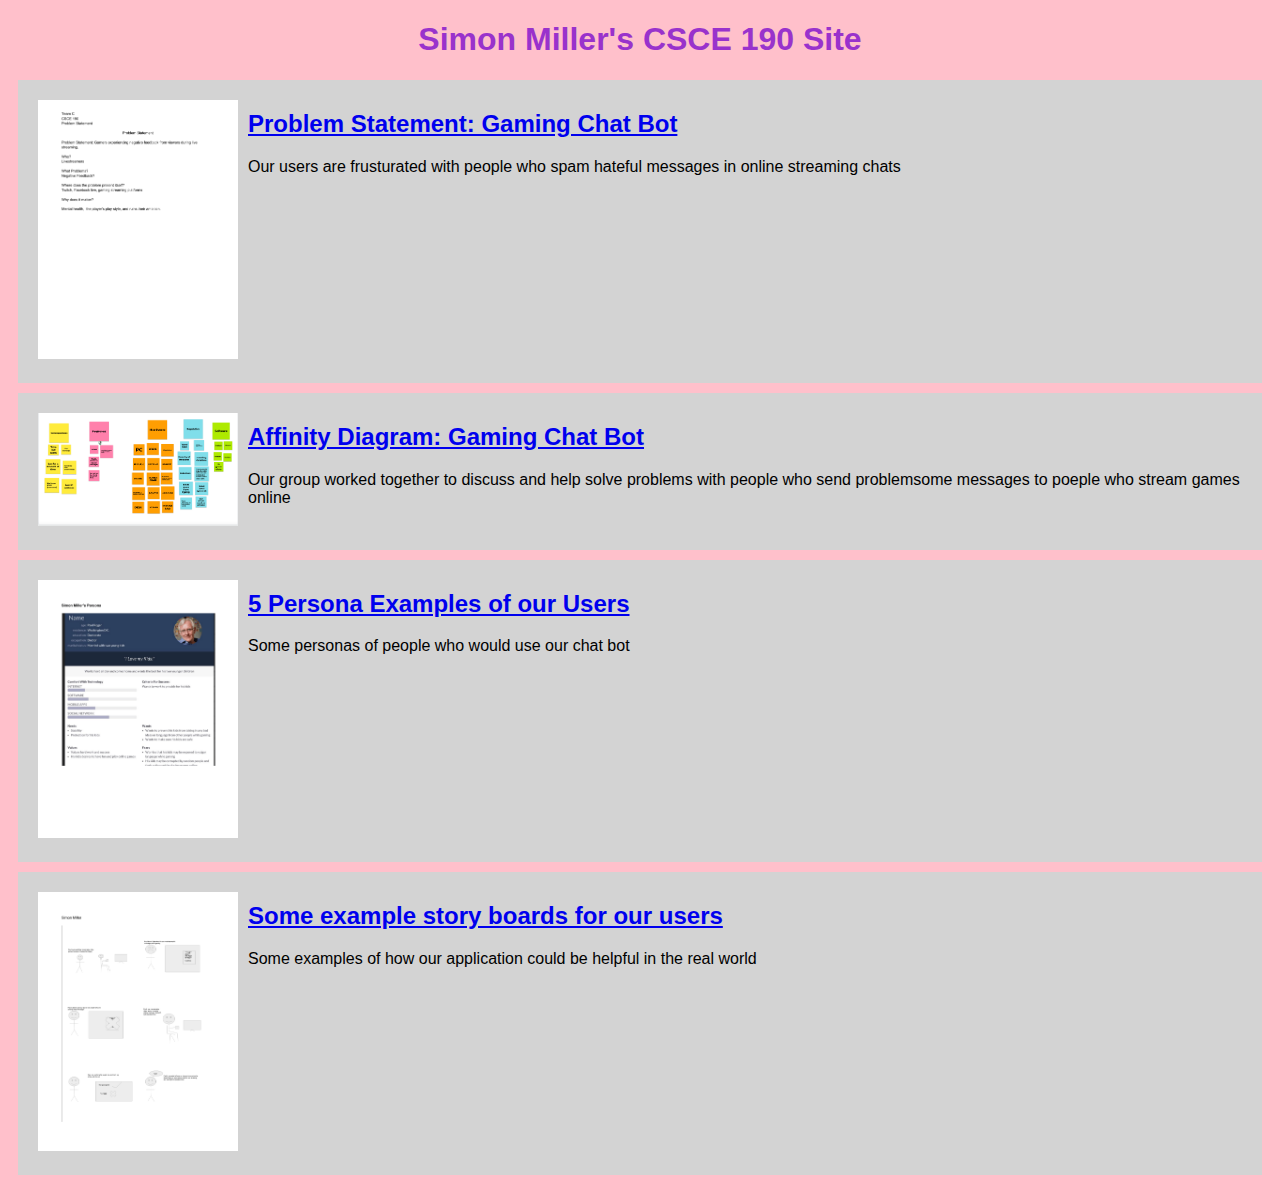
==== index.html @ 99467268 "Add files via upload" ====
<!DOCTYPE html>
<html>
    <head>
        <title>CSCE 190: Simon Miller</title>
        <link rel="stylesheet" href = "styles.css">
    </head>
    <body>
        <h1>Simon Miller's CSCE 190 Site</h1>

        <!-- Problem Statement Assignment-->
        <section class="assignment">
            <a href="Files/Problem-Statement.pdf"><img src="Images/Problem-Statement.png"></a>
            <section class='ass-details'>
                <a href="Files/Problem-Statement.pdf"><h2>Problem Statement: Gaming Chat Bot</h2></a>
                <p>
                    Our users are frusturated with people who spam hateful messages in online streaming chats
                </p>
            </section>
        </section>

        <!-- Affinity Diagram Assignment-->
        <section class="assignment">
            <a href="Files/Affinity-Diagram.pdf"><img src="Images/Affinity-Diagram.png"></a>
            <section class='ass-details'>
                <a href="Files/Affinity-Diagram.pdf"><h2>Affinity Diagram: Gaming Chat Bot</h2></a>
                <p>
                    Our group worked together to discuss and help solve problems with people who send problemsome messages to poeple who stream games online
                </p>
            </section>
        </section>

        <!-- Persona Assignment-->
        <section class="assignment">
            <a href="Files/Personas.pdf"><img src="Images/Persona.png"></a>
            <section class='ass-details'>
                <a href="Files/Personas.pdf"><h2>5 Persona Examples of our Users</h2></a>
                <p>
                    Some personas of people who would use our chat bot
                </p>
            </section>
        </section>

        <!-- Story Board Assignment-->
        <section class="assignment">
            <a href="Files/Storyboards.pdf"><img src="Images/Storybaord.png"></a>
            <section class='ass-details'>
                <a href="Files/Storyboards.pdf"><h2>Some example story boards for our users</h2></a>
                <p>
                    Some examples of how our application could be helpful in the real world
                </p>
            </section>
        </section>        
        
    </body>
</html>
---- styles.css ----
body {
    background:pink;
    font-family:Arial, Helvetica, sans-serif;
}

.assignment {
    display:flex;
    padding:10px;
    margin:10px;
    background:lightgrey;
}

.assignment img {
    width:200px;
    padding:10px;
}

h1 {
    color:darkorchid;
    text-align:center;
}
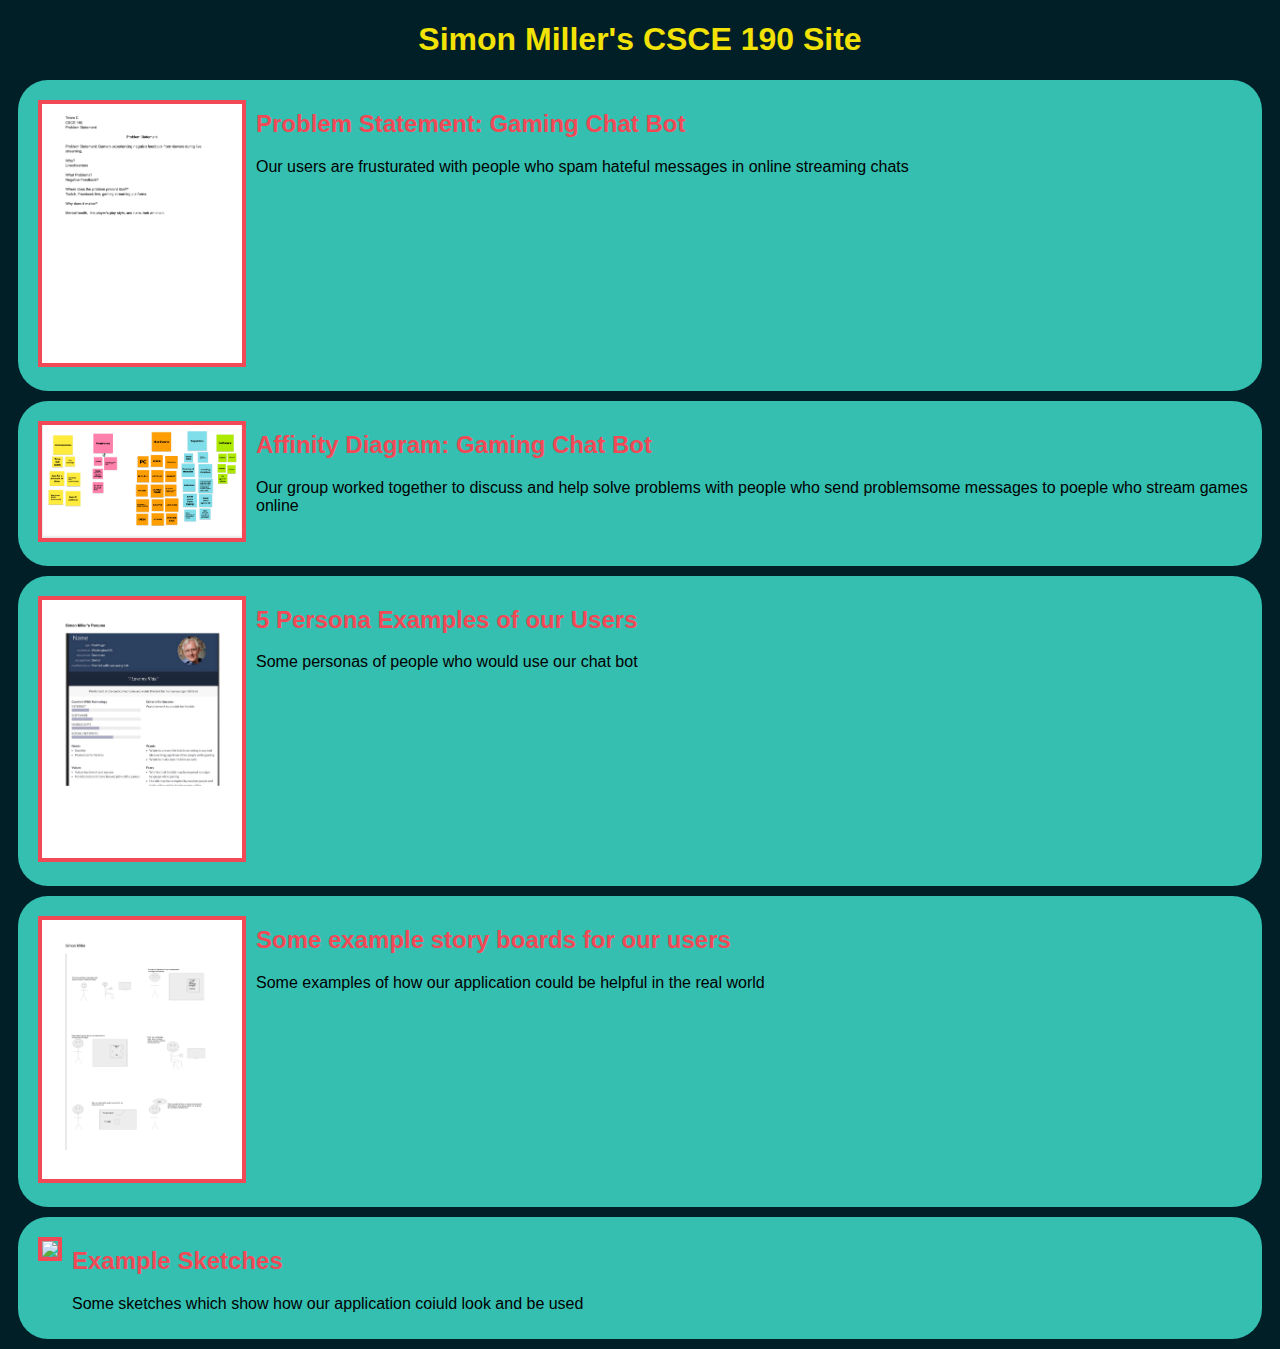
==== commit 046f8cce: "Add files via upload" ====
--- a/index.html
+++ b/index.html
@@ -42,14 +42,25 @@
 
         <!-- Story Board Assignment-->
         <section class="assignment">
-            <a href="Files/Storyboards.pdf"><img src="Images/Storybaord.png"></a>
+            <a href="Files/Storyboards.pdf"><img src="Images/Storyboard.png"></a>
             <section class='ass-details'>
                 <a href="Files/Storyboards.pdf"><h2>Some example story boards for our users</h2></a>
                 <p>
                     Some examples of how our application could be helpful in the real world
                 </p>
             </section>
-        </section>        
+        </section>
+
+        <!-- Sketches-->
+        <section class="assignment">
+            <a href="Files/Sketches.pdf"><img src="Images/Sketch.png"></a>
+            <section class='ass-details'>
+                <a href="Files/Sketches.pdf"><h2>Example Sketches</h2></a>
+                <p>
+                    Some sketches which show how our application coiuld look and be used
+                </p>
+            </section>
+        </section>     
         
     </body>
 </html>--- a/styles.css
+++ b/styles.css
@@ -1,5 +1,5 @@
 body {
-    background:pink;
+    background:#011F26;
     font-family:Arial, Helvetica, sans-serif;
 }
 
@@ -7,15 +7,30 @@
     display:flex;
     padding:10px;
     margin:10px;
-    background:lightgrey;
+    background:#34BFB1;
+    border-radius:30px;
 }
 
 .assignment img {
     width:200px;
-    padding:10px;
+    border:4px solid #F24957;
+    margin:10px;
+}
+
+.assignment img:hover {
+    border:4px dashed #F24957;
 }
 
 h1 {
-    color:darkorchid;
+    color:#F2E205;
     text-align:center;
+}
+
+a {
+    text-decoration:none;
+    color: #F24957;
+}
+
+a:hover {
+    color:#19736A;
 }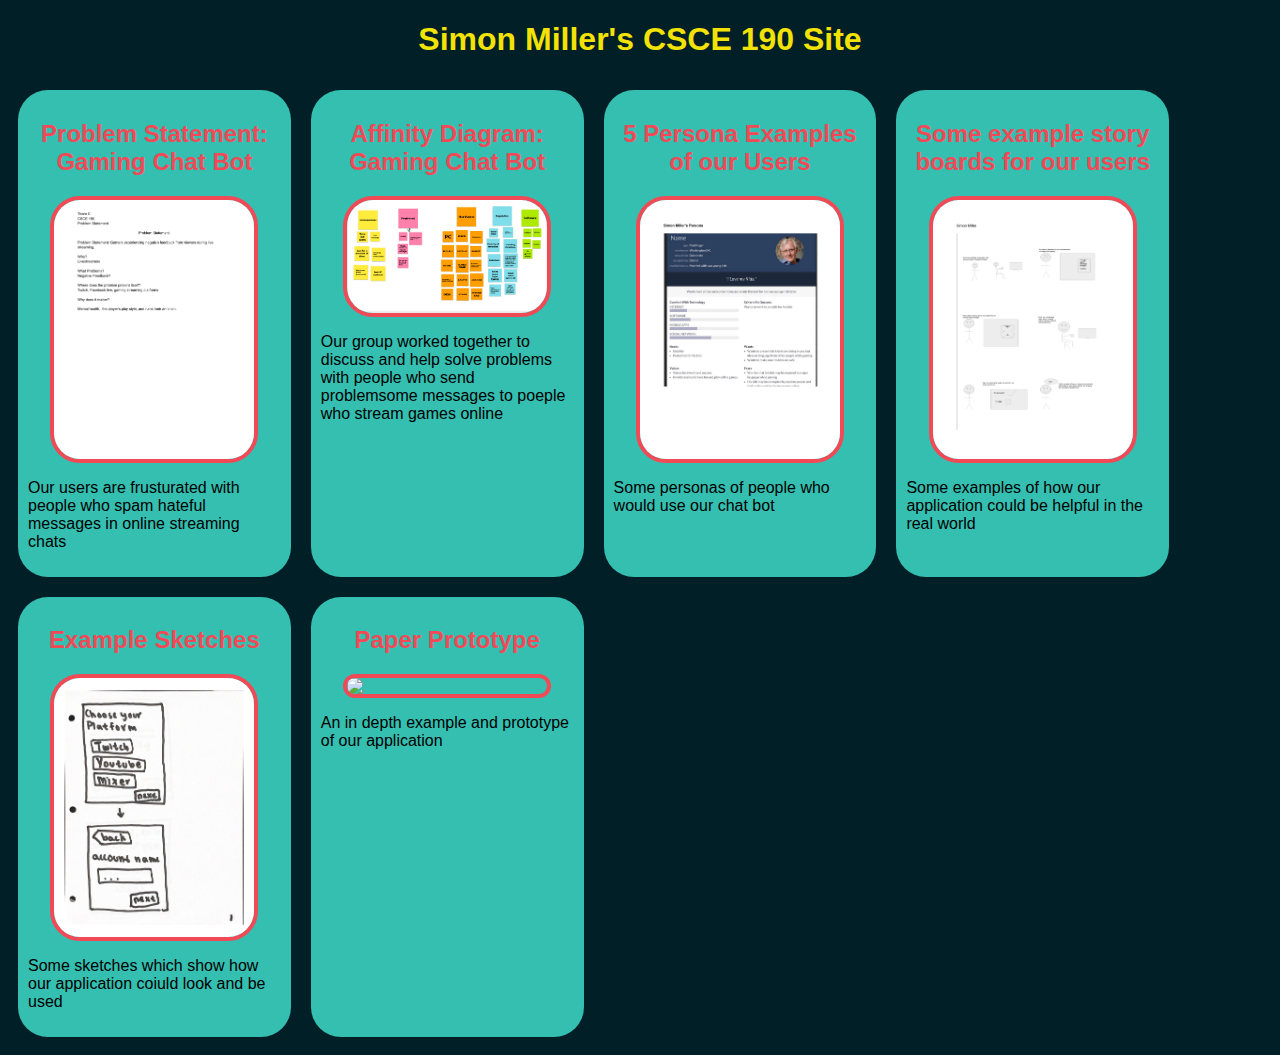
==== commit 4bf15e97: "Add files via upload" ====
--- a/index.html
+++ b/index.html
@@ -7,60 +7,60 @@
     <body>
         <h1>Simon Miller's CSCE 190 Site</h1>
 
-        <!-- Problem Statement Assignment-->
-        <section class="assignment">
-            <a href="Files/Problem-Statement.pdf"><img src="Images/Problem-Statement.png"></a>
-            <section class='ass-details'>
+        <div class = "assignments">
+            <!-- Problem Statement Assignment-->
+            <section class="assignment">
                 <a href="Files/Problem-Statement.pdf"><h2>Problem Statement: Gaming Chat Bot</h2></a>
+                <a href="Files/Problem-Statement.pdf"><img src="Images/Problem-Statement.png"></a>
                 <p>
                     Our users are frusturated with people who spam hateful messages in online streaming chats
                 </p>
             </section>
-        </section>
 
-        <!-- Affinity Diagram Assignment-->
-        <section class="assignment">
-            <a href="Files/Affinity-Diagram.pdf"><img src="Images/Affinity-Diagram.png"></a>
-            <section class='ass-details'>
+            <!-- Affinity Diagram Assignment-->
+            <section class="assignment">
                 <a href="Files/Affinity-Diagram.pdf"><h2>Affinity Diagram: Gaming Chat Bot</h2></a>
+                <a href="Files/Affinity-Diagram.pdf"><img src="Images/Affinity-Diagram.png"></a>
                 <p>
                     Our group worked together to discuss and help solve problems with people who send problemsome messages to poeple who stream games online
                 </p>
             </section>
-        </section>
 
-        <!-- Persona Assignment-->
-        <section class="assignment">
-            <a href="Files/Personas.pdf"><img src="Images/Persona.png"></a>
-            <section class='ass-details'>
+            <!-- Persona Assignment-->
+            <section class="assignment">
                 <a href="Files/Personas.pdf"><h2>5 Persona Examples of our Users</h2></a>
+                <a href="Files/Personas.pdf"><img src="Images/Persona.png"></a>
                 <p>
                     Some personas of people who would use our chat bot
                 </p>
             </section>
-        </section>
 
-        <!-- Story Board Assignment-->
-        <section class="assignment">
-            <a href="Files/Storyboards.pdf"><img src="Images/Storyboard.png"></a>
-            <section class='ass-details'>
+            <!-- Story Board Assignment-->
+            <section class="assignment">
                 <a href="Files/Storyboards.pdf"><h2>Some example story boards for our users</h2></a>
+                <a href="Files/Storyboards.pdf"><img src="Images/Storyboard.png"></a>
                 <p>
                     Some examples of how our application could be helpful in the real world
                 </p>
             </section>
-        </section>
 
-        <!-- Sketches-->
-        <section class="assignment">
-            <a href="Files/Sketches.pdf"><img src="Images/Sketch.png"></a>
-            <section class='ass-details'>
+            <!-- Sketches-->
+            <section class="assignment">
                 <a href="Files/Sketches.pdf"><h2>Example Sketches</h2></a>
+                <a href="Files/Sketches.pdf"><img src="Images/Sketch.png"></a>
                 <p>
                     Some sketches which show how our application coiuld look and be used
                 </p>
             </section>
-        </section>     
-        
+
+            <!-- Paper Prototype -->
+            <section class="assignment">
+                <a href="https://www.youtube.com/watch?v=v_mSs5oxoVg"><h2>Paper Prototype</h2></a>
+                <a href="https://www.youtube.com/watch?v=v_mSs5oxoVg"><img src="Images/Paper-Prototype.png"></a>
+                <p>
+                    An in depth example and prototype of our application
+                </p>
+            </section>   
+        </div>
     </body>
 </html>--- a/styles.css
+++ b/styles.css
@@ -3,8 +3,13 @@
     font-family:Arial, Helvetica, sans-serif;
 }
 
+.assignments {
+    display:flex;
+    flex-wrap:wrap;
+}
+
 .assignment {
-    display:flex;
+    width:20%;
     padding:10px;
     margin:10px;
     background:#34BFB1;
@@ -15,6 +20,9 @@
     width:200px;
     border:4px solid #F24957;
     margin:10px;
+    border-radius:30px;
+    display:block;
+    margin:auto;
 }
 
 .assignment img:hover {
@@ -26,6 +34,10 @@
     text-align:center;
 }
 
+h2 {
+    text-align:center;
+}
+
 a {
     text-decoration:none;
     color: #F24957;
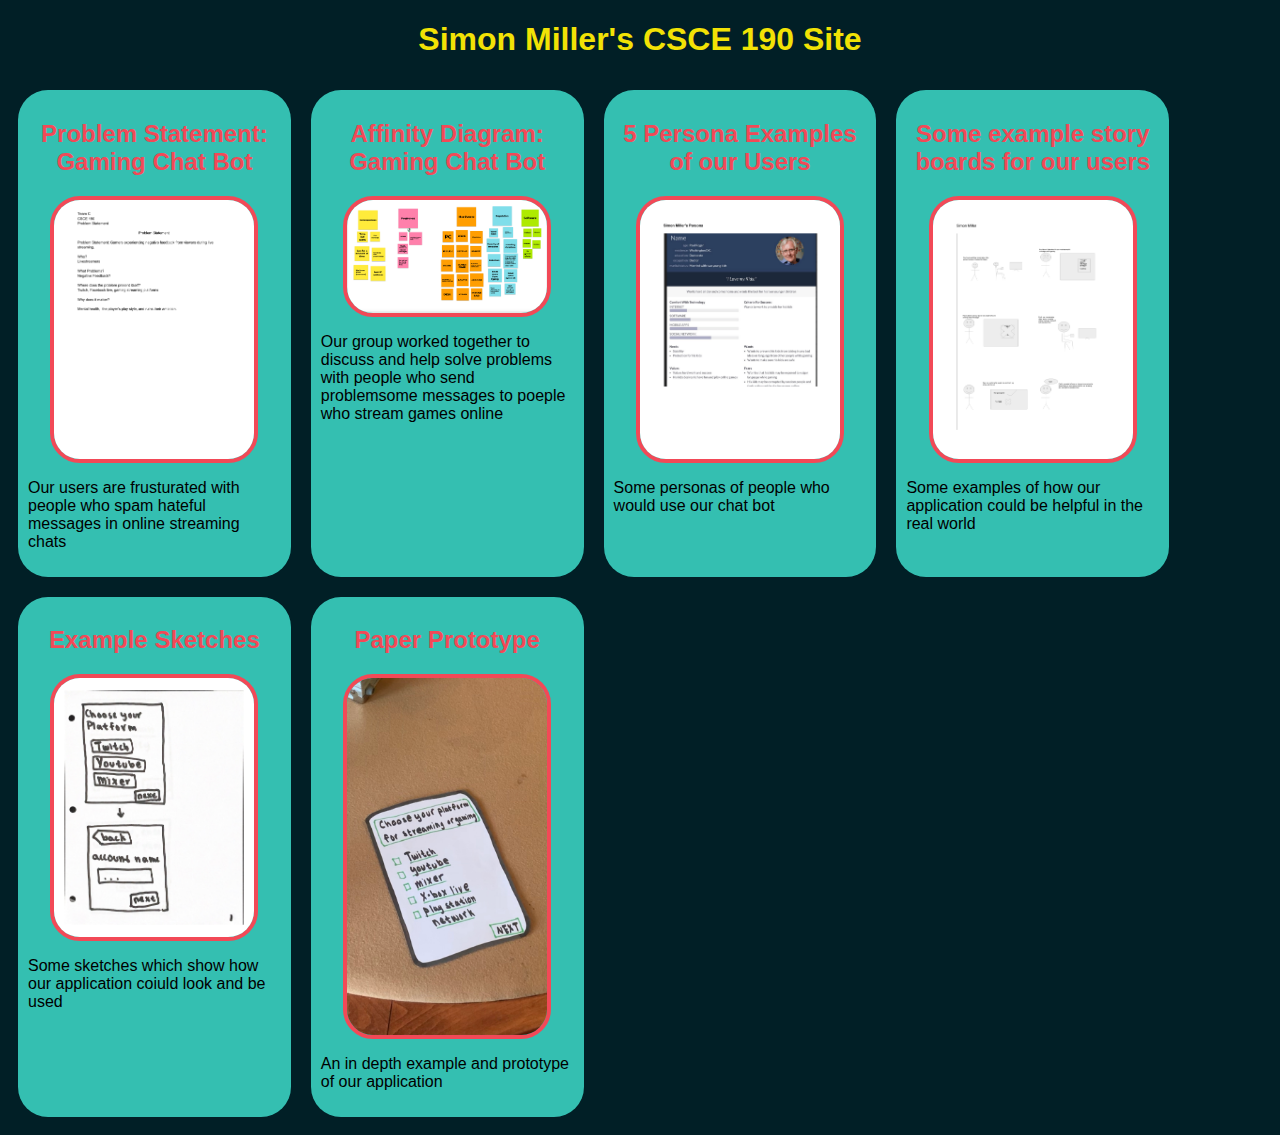
==== commit 21d285f7: "Update index.html" ====
--- a/index.html
+++ b/index.html
@@ -56,11 +56,11 @@
             <!-- Paper Prototype -->
             <section class="assignment">
                 <a href="https://www.youtube.com/watch?v=v_mSs5oxoVg"><h2>Paper Prototype</h2></a>
-                <a href="https://www.youtube.com/watch?v=v_mSs5oxoVg"><img src="Images/Paper-Prototype.png"></a>
+                <a href="https://www.youtube.com/watch?v=v_mSs5oxoVg"><img src="Images/Paper-Prototype.PNG"></a>
                 <p>
                     An in depth example and prototype of our application
                 </p>
             </section>   
         </div>
     </body>
-</html>+</html>
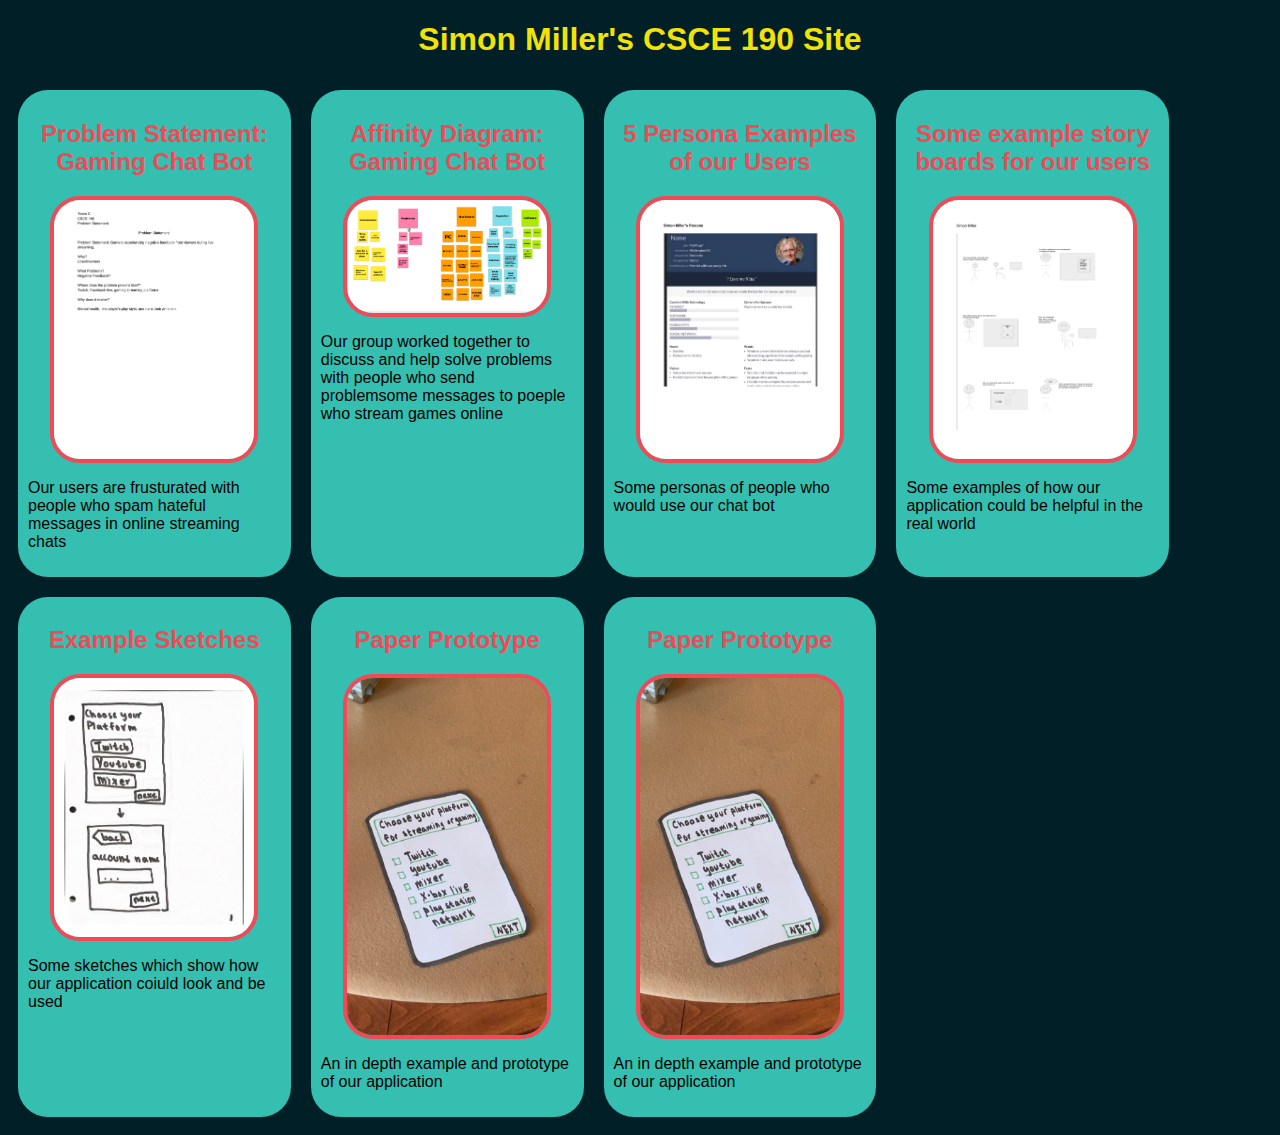
==== commit 68c95344: "Update index.html" ====
--- a/index.html
+++ b/index.html
@@ -60,7 +60,16 @@
                 <p>
                     An in depth example and prototype of our application
                 </p>
-            </section>   
+            </section>
+            
+            <!-- Low-Fi Prototype -->
+            <section class="assignment">
+                <a href="https://www.youtube.com/watch?v=v_mSs5oxoVg"><h2>Paper Prototype</h2></a>
+                <a href="https://www.youtube.com/watch?v=v_mSs5oxoVg"><img src="Images/Paper-Prototype.PNG"></a>
+                <p>
+                    An in depth example and prototype of our application
+                </p>
+            </section> 
         </div>
     </body>
 </html>
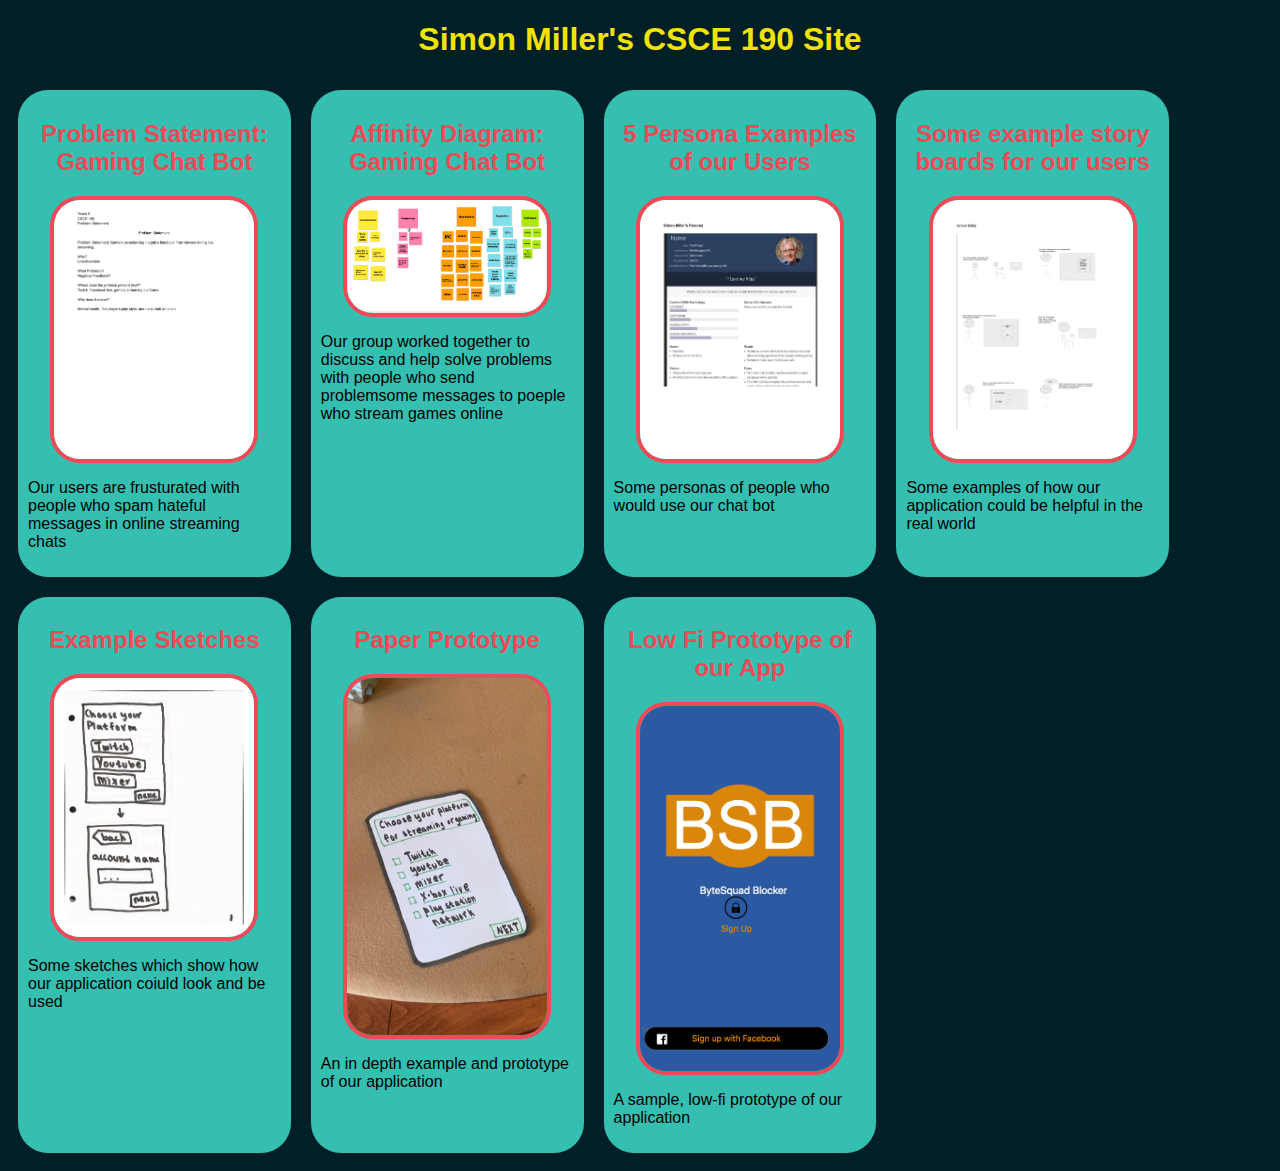
==== commit 1aa3351f: "Update index.html" ====
--- a/index.html
+++ b/index.html
@@ -64,12 +64,12 @@
             
             <!-- Low-Fi Prototype -->
             <section class="assignment">
-                <a href="https://www.youtube.com/watch?v=v_mSs5oxoVg"><h2>Paper Prototype</h2></a>
-                <a href="https://www.youtube.com/watch?v=v_mSs5oxoVg"><img src="Images/Paper-Prototype.PNG"></a>
+                <a href="Files/low-fi-prototype/index.html"><h2>Low Fi Prototype of our App</h2></a>
+                <a href="Files/low-fi-prototype/index.html"><img src="Images/low-fi-prototype.png"></a>
                 <p>
-                    An in depth example and prototype of our application
+                    A sample, low-fi prototype of our application
                 </p>
-            </section> 
+            </section>
         </div>
     </body>
 </html>
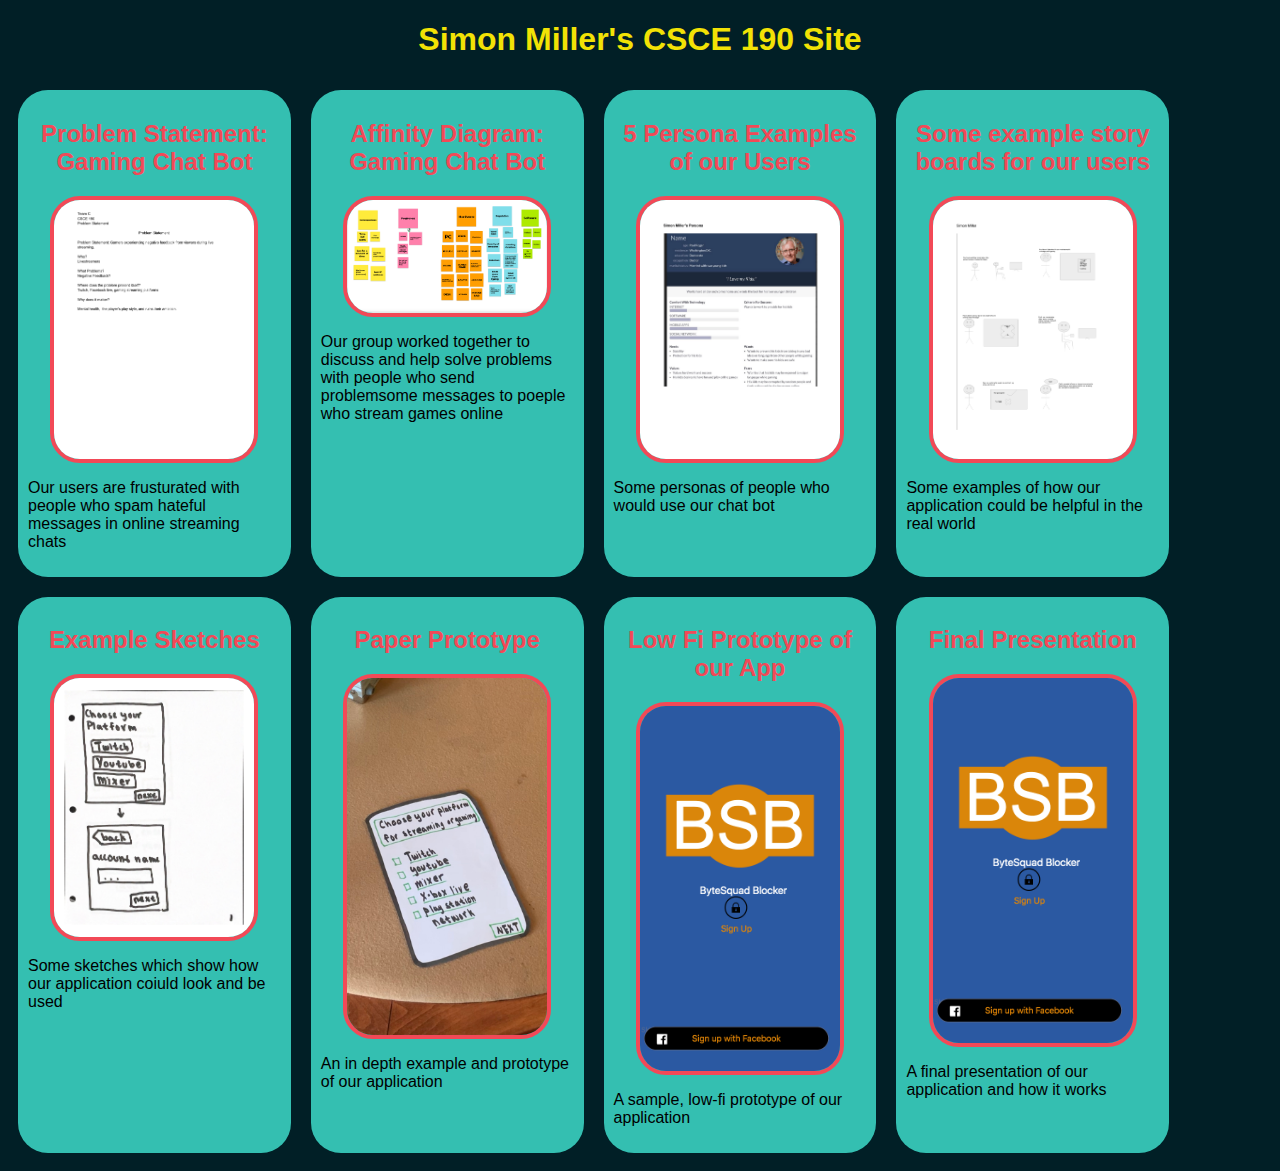
==== commit 577550d0: "Add files via upload" ====
--- a/index.html
+++ b/index.html
@@ -70,6 +70,15 @@
                     A sample, low-fi prototype of our application
                 </p>
             </section>
+
+            <!-- Final Presentation -->
+            <section class="assignment">
+                <a href="https://www.youtube.com/watch?v=5shAVN5X2D0"><h2>Final Presentation</h2></a>
+                <a href="https://www.youtube.com/watch?v=5shAVN5X2D0"><img src="Images/low-fi-prototype.png"></a>
+                <p>
+                    A final presentation of our application and how it works
+                </p>
+            </section>
         </div>
     </body>
-</html>
+</html>